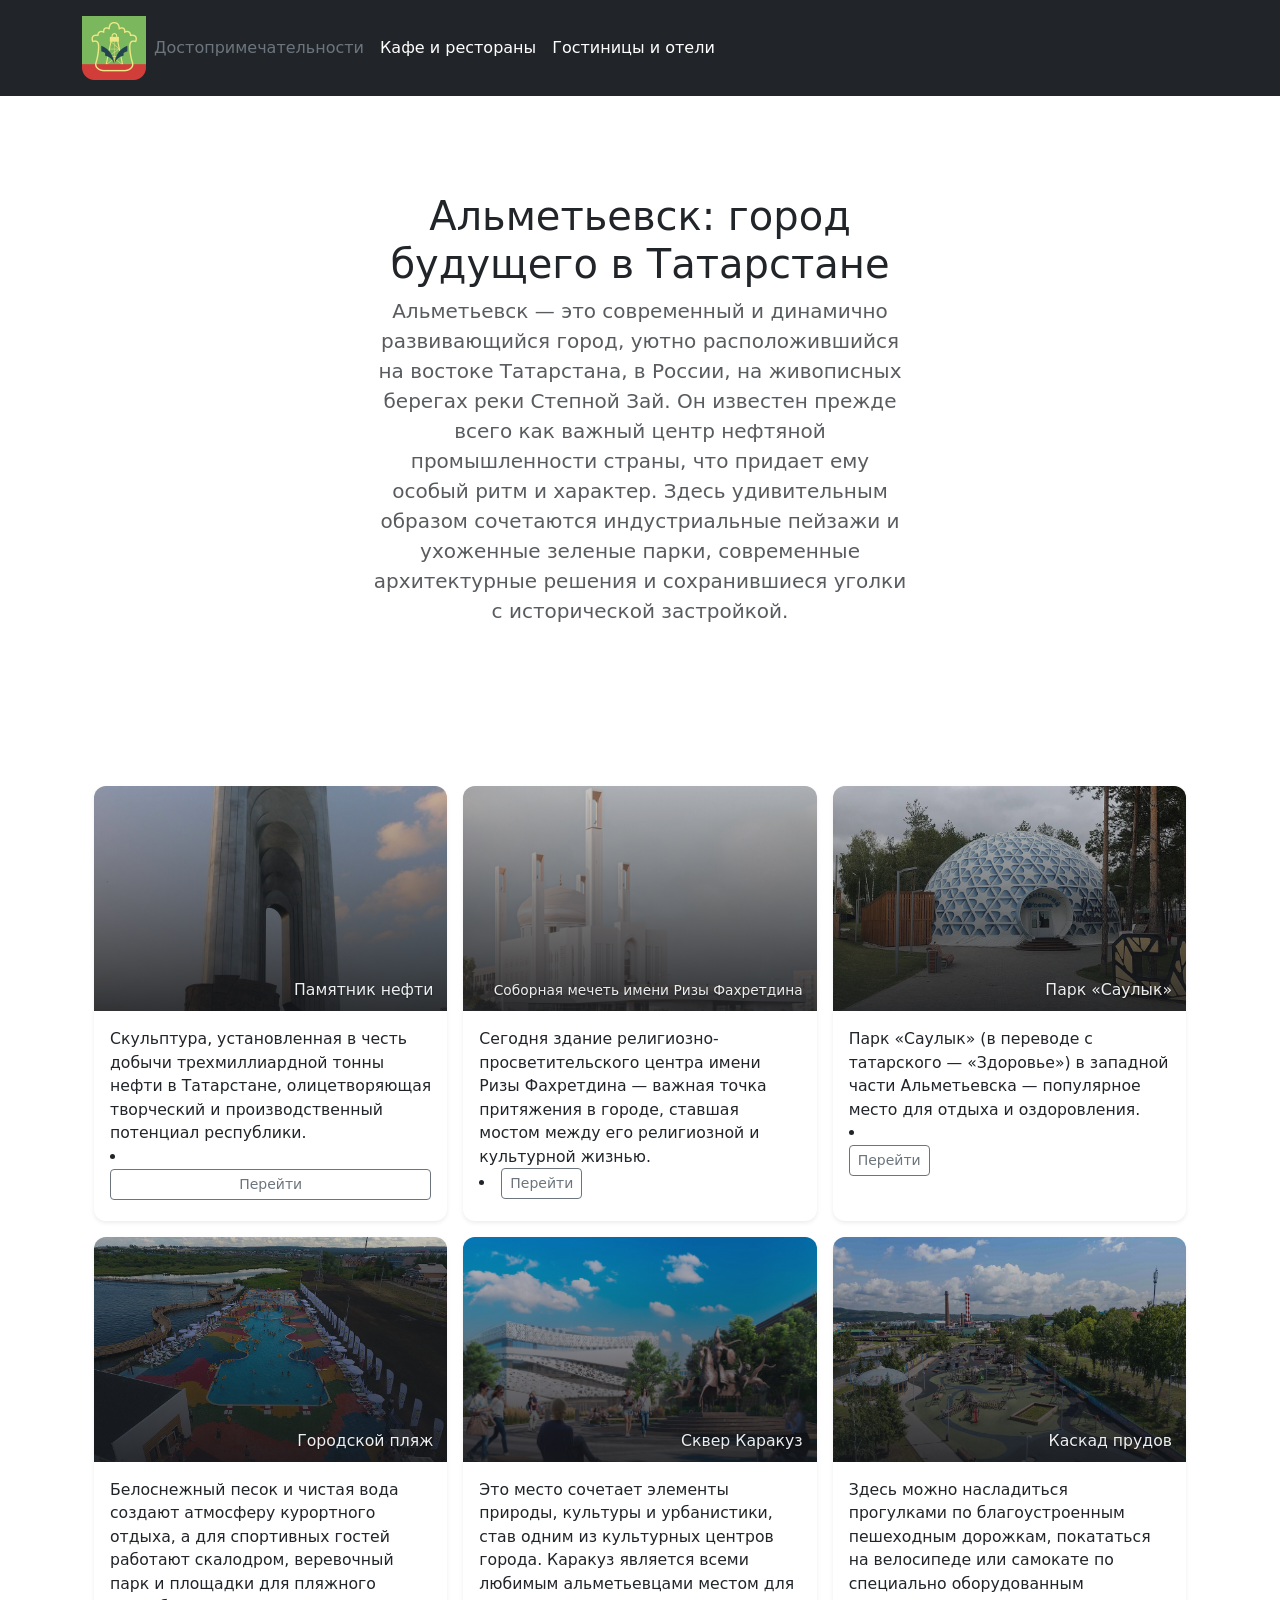
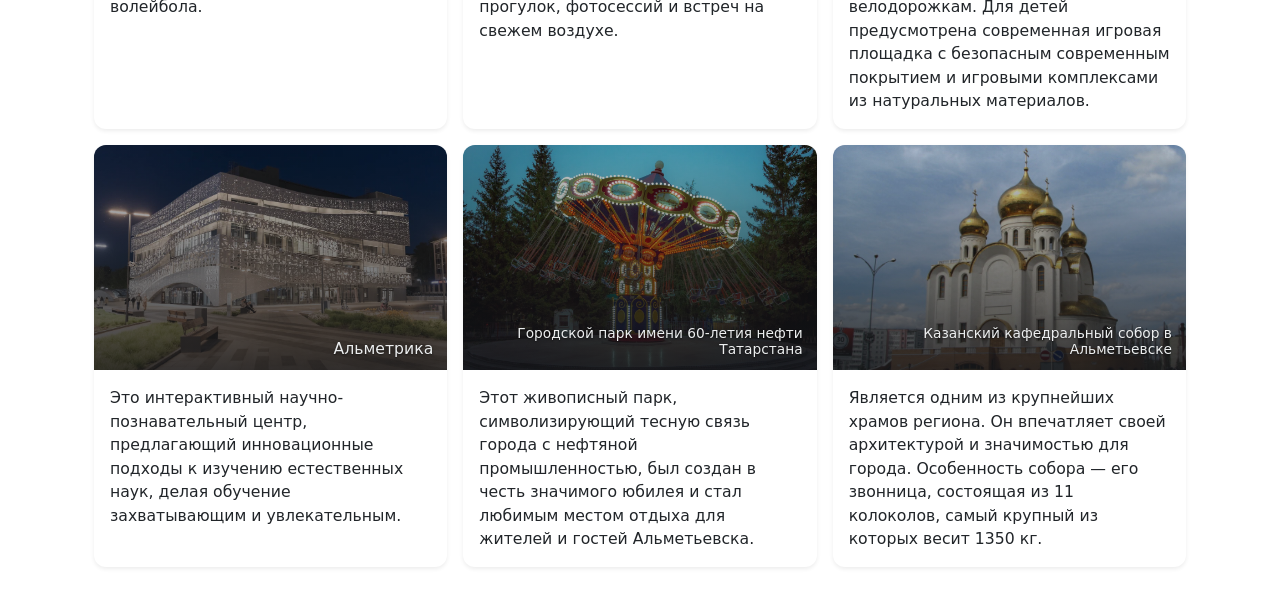
==== index.html @ 06693caf "Update index.html" ====
<!doctype html>
<html lang="ru">
<head>
    <meta charset="UTF-8">
    <meta name="viewport" content="width=device-width, initial-scale=1.0">
    <meta http-equiv="X-UA-Compatible" content="ie=edge">
    <link href="https://cdn.jsdelivr.net/npm/bootstrap@5.3.8/dist/css/bootstrap.min.css" rel="stylesheet" integrity="sha384-sRIl4kxILFvY47J16cr9ZwB07vP4J8+LH7qKQnuqkuIAvNWLzeN8tE5YBujZqJLB" crossorigin="anonymous">
    <link rel="stylesheet" href="static/css/main.css">
    <title>Главная страница</title>
</head>
<body>
<header class="p-3 text-bg-dark">
    <div class="container">
        <div class="d-flex flex-wrap align-items-center justify-content-center justify-content-lg-start">
            <a href="index.html" class="d-flex align-items-center mb-2 mb-lg-0 text-white text-decoration-none">
                <img class="header__img" src="static/img/almet%20gerb.png" alt="Герб Альметьевска">
            </a>
            <ul class="nav col-12 col-lg-auto me-lg-auto mb-2 justify-content-center mb-md-0">
                <li><a href="index.html" class="nav-link px-2 text-secondary">Достопримечательности</a></li>
                <li><a href="base.html" class="nav-link px-2 text-white">Кафе и рестораны</a></li>
                <li><a href="about.html" class="nav-link px-2 text-white">Гостиницы и отели</a></li>
            </ul>
        </div>
    </div>
</header>

<div class="container">
    <main>
        <style>
            .city-card-thumb {
                height: 225px;
                display: flex;
                align-items: flex-end;
                justify-content: flex-end;
                padding: 0 14px 12px;
                color: #eceeef;
                text-align: right;
                position: relative;
                overflow: hidden;
                background-position: center;
                background-size: cover;
                background-repeat: no-repeat;
            }

            .city-card-thumb::before {
                content: "";
                position: absolute;
                inset: 0;
                background: linear-gradient(to top, rgba(20, 22, 26, 0.85), rgba(20, 22, 26, 0.2));
            }

            .city-card-thumb--photo-a {
                background-image: url("static/img/1700602.jpg");
            }

            .city-card-thumb--photo-b {
                background-image: url("static/img/mechet.jpg");
            }

            .city-card-thumb--photo-c {
                background-image: url("static/img/parkzdorova.jpg");
            }

             .city-card-thumb--photo-d {
                background-image: url("static/img/plach.jpg");
            }

             .city-card-thumb--photo-e {
                background-image: url("static/img/skver.jpg");
            }

             .city-card-thumb--photo-f {
                background-image: url("static/img/kaskad.jpg");
            }

              .city-card-thumb--photo-j {
                background-image: url("static/img/almetrica.webp");
            }

             .city-card-thumb--photo-g {
                background-image: url("static/img/cerkow.jpeg");
            }

            .city-card-thumb--photo-h {
                background-image: url("static/img/parkgorod.webp");
            }
            
            .city-card {
                border: 0;
                border-radius: 12px;
                overflow: hidden;
                transition: transform 0.2s ease, box-shadow 0.2s ease;
            }

            .city-card:hover {
                transform: translateY(-4px);
                box-shadow: 0 10px 24px rgba(26, 33, 48, 0.16);
            }

            .city-card-title {
                line-height: 1.15;
                text-shadow: 0 1px 2px rgba(0, 0, 0, 0.5);
                font-size: 0.98rem;
                position: relative;
                z-index: 1;
            }

            .city-card-title--small {
                font-size: 0.86rem;
            }

            .city-card-text {
                margin: 0;
                font-size: 0.98rem;
            }

            .city-card-body {
                display: flex;
                flex-direction: column;
                justify-content: space-between;
                padding-bottom: 5px; 
            }
            
        </style>

        <section class="py-5 text-center container">
            <div class="row py-lg-5">
                <div class="col-lg-6 col-md-8 mx-auto">
                    <h1 class="fw-light">Альметьевск: город будущего в Татарстане</h1>
                    <p class="lead text-body-secondary">Альметьевск — это современный и динамично развивающийся город, уютно расположившийся на востоке Татарстана, в России, на живописных берегах реки Степной Зай. Он известен прежде всего как важный центр нефтяной промышленности страны, что придает ему особый ритм и характер. Здесь удивительным образом сочетаются индустриальные пейзажи и ухоженные зеленые парки, современные архитектурные решения и сохранившиеся уголки с исторической застройкой.</p>
                </div>
            </div>
        </section>

        <div class="album py-5">
            <div class="container">
                <div class="row row-cols-1 row-cols-sm-2 row-cols-md-3 g-3">
                    <div class="col">
                        <div class="card city-card shadow-sm h-100">
                            <div class="city-card-thumb city-card-thumb--photo-a" aria-label="Памятник нефти">
                                <span class="city-card-title">Памятник нефти</span>
                            </div>
                            <div class="card-body">
                                <p class="card-text city-card-text">Скульптура, установленная в честь добычи трехмиллиардной тонны нефти в Татарстане, олицетворяющая творческий и производственный потенциал республики.</p>
                                    <li>
                                        <div class="city-card-body">
                                             <a 
                                                href="https://yandex.md/maps/org/neft/73853998837/?ll=52.266090%2C54.903288&source=serp_navig&z=16.3" 
                                                class="btn btn-sm btn-outline-secondary"
                                                target="_blank" 
                                                rel="noopener noreferrer"
                                             > Перейти
                                              </a>
                                        </div>
                                    </li>

                            </div>
                        </div>
                    </div>

                    <div class="col">
                        <div class="card city-card shadow-sm h-100">
                            <div class="city-card-thumb city-card-thumb--photo-b" aria-label="Соборная мечеть имени Ризы Фахретдина">
                                <span class="city-card-title city-card-title--small">Соборная мечеть имени Ризы Фахретдина</span>
                            </div>
                            <div class="card-body">
                                <p class="card-text city-card-text">Сегодня здание религиозно-просветительского центра имени Ризы Фахретдина — важная точка притяжения в городе, ставшая мостом между его религиозной и культурной жизнью.</p>
                                        <li>
                                             <a 
                                                href="https://yandex.md/maps/org/neft/73853998837/?ll=52.266090%2C54.903288&source=serp_navig&z=16.3" 
                                                class="btn btn-sm btn-outline-secondary" 
                                                target="_blank" 
                                                rel="noopener noreferrer"
                                             > Перейти
                                              </a>
                                        </li>

                            </div>
                        </div>
                    </div>

                    <div class="col">
                        <div class="card city-card shadow-sm h-100">
                            <div class="city-card-thumb city-card-thumb--photo-c" aria-label="Парк Саулык">
                                <span class="city-card-title">Парк «Саулык»</span>
                            </div>
                            <div class="card-body">
                                <p class="card-text city-card-text">Парк «Саулык» (в переводе с татарского — «Здоровье») в западной части Альметьевска — популярное место для отдыха и оздоровления.</p>
                                        <li>
                                           <div style="margin-bottom: -5px;">
                                                <a href="https://yandex.md/maps/org/neft/73853998837/?ll=52.266090%2C54.903288&source=serp_navig&z=16.3" 
                                                    class="btn btn-sm btn-outline-secondary" 
                                                    target="_blank" 
                                                    rel="noopener noreferrer">
                                                            Перейти
                                                </a>
                                            </div> 
                                        </li>

                            </div>
                        </div>
                    </div>

                    <div class="col">
                        <div class="card city-card shadow-sm h-100">
                            <div class="city-card-thumb city-card-thumb--photo-d" aria-label="Городской пляж">
                                <span class="city-card-title">Городской пляж</span>
                            </div>
                            <div class="card-body">
                                <p class="card-text city-card-text">Белоснежный песок и чистая вода создают атмосферу курортного отдыха, а для спортивных гостей работают скалодром, веревочный парк и площадки для пляжного волейбола.</p>
                            </div>
                        </div>
                    </div>

                    <div class="col">
                        <div class="card city-card shadow-sm h-100">
                            <div class="city-card-thumb city-card-thumb--photo-e" aria-label="Сквер Каракуз">
                                <span class="city-card-title">Сквер Каракуз</span>
                            </div>
                            <div class="card-body">
                                <p class="card-text city-card-text">Это место сочетает элементы природы, культуры и урбанистики, став одним из культурных центров города. Каракуз является всеми любимым альметьевцами местом для прогулок, фотосессий и встреч на свежем воздухе.</p>
                            </div>
                        </div>
                    </div>

                    <div class="col">
                        <div class="card city-card shadow-sm h-100">
                            <div class="city-card-thumb city-card-thumb--photo-f" aria-label="Каскад прудов">
                                <span class="city-card-title">Каскад прудов</span>
                            </div>
                            <div class="card-body">
                                <p class="card-text city-card-text">Здесь можно насладиться прогулками по благоустроенным пешеходным дорожкам, покататься на велосипеде или самокате по специально оборудованным велодорожкам. Для детей предусмотрена современная игровая площадка с безопасным современным покрытием и игровыми комплексами из натуральных материалов.</p>
                            </div>
                        </div>
                    </div>

                    <div class="col">
                        <div class="card city-card shadow-sm h-100">
                            <div class="city-card-thumb city-card-thumb--photo-j" aria-label="Альметрика">
                                <span class="city-card-title">Альметрика</span>
                            </div>
                            <div class="card-body">
                                <p class="card-text city-card-text">Это интерактивный научно-познавательный центр, предлагающий инновационные подходы к изучению естественных наук, делая обучение захватывающим и увлекательным.</p>
                            </div>
                        </div>
                    </div>

                    <div class="col">
                        <div class="card city-card shadow-sm h-100">
                            <div class="city-card-thumb city-card-thumb--photo-h" aria-label="Городской парк имени 60-летия нефти Татарстана">
                                <span class="city-card-title city-card-title--small">Городской парк имени 60-летия нефти Татарстана</span>
                            </div>
                            <div class="card-body">
                                <p class="card-text city-card-text">Этот живописный парк, символизирующий тесную связь города с нефтяной промышленностью, был создан в честь значимого юбилея и стал любимым местом отдыха для жителей и гостей Альметьевска.</p>
                            </div>
                        </div>
                    </div>

                    <div class="col">
                        <div class="card city-card shadow-sm h-100">
                            <div class="city-card-thumb city-card-thumb--photo-g" aria-label="Казанский кафедральный собор">
                                <span class="city-card-title city-card-title--small">Казанский кафедральный собор в Альметьевске</span>
                            </div>
                            <div class="card-body">
                                <p class="card-text city-card-text">Является одним из крупнейших храмов региона. Он впечатляет своей архитектурой и значимостью для города. Особенность собора — его звонница, состоящая из 11 колоколов, самый крупный из которых весит 1350 кг.</p>
                            </div>
                        </div>
                    </div>
                </div>
            </div>
        </div>
    </main>
</div>
</body>
</html>
---- static/css/main.css ----
/* Header   */

header {
    position: sticky;
    top: 0;
    z-index: 1000;
}

.header__img {
    background-image:
    height: 64px;
    width: 64px;
}

.lol__img{

    height: 150px;
    width: 400px;
}




body {
    background: white;
 }

/*posts*/
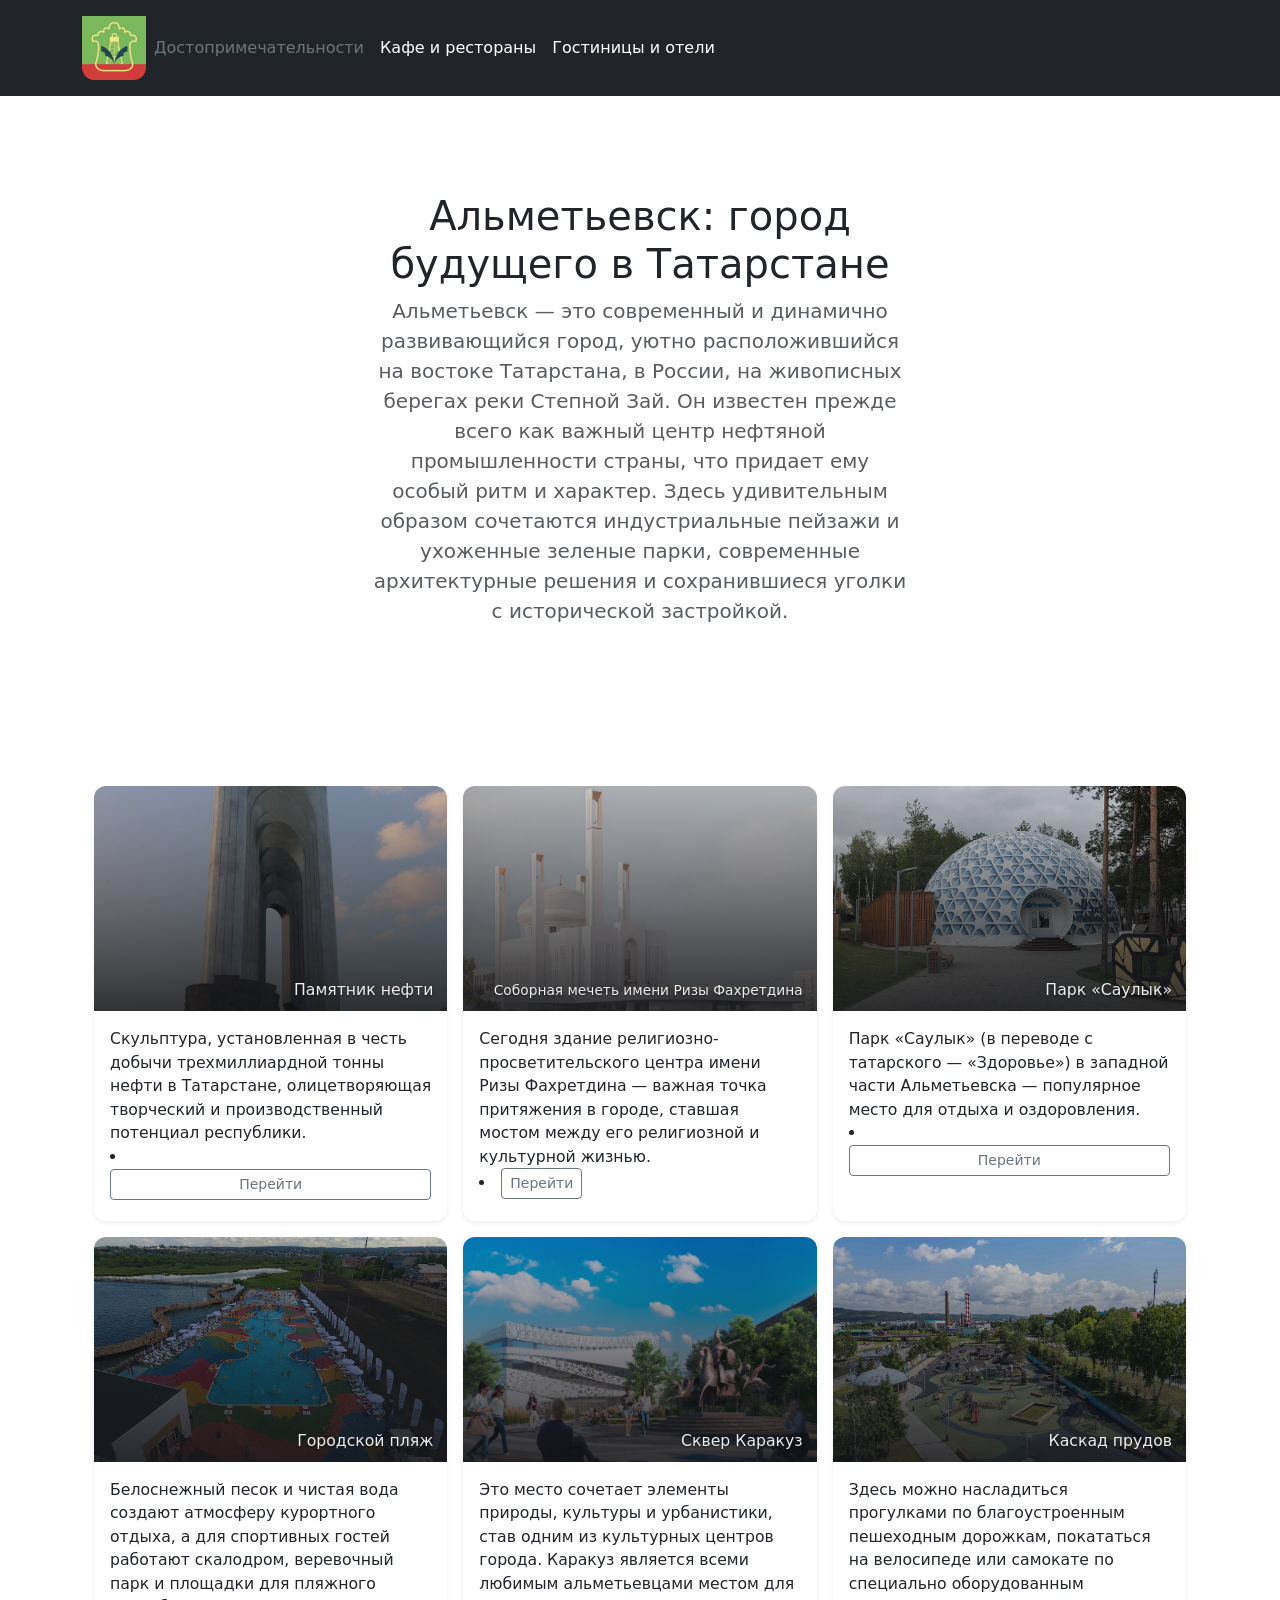
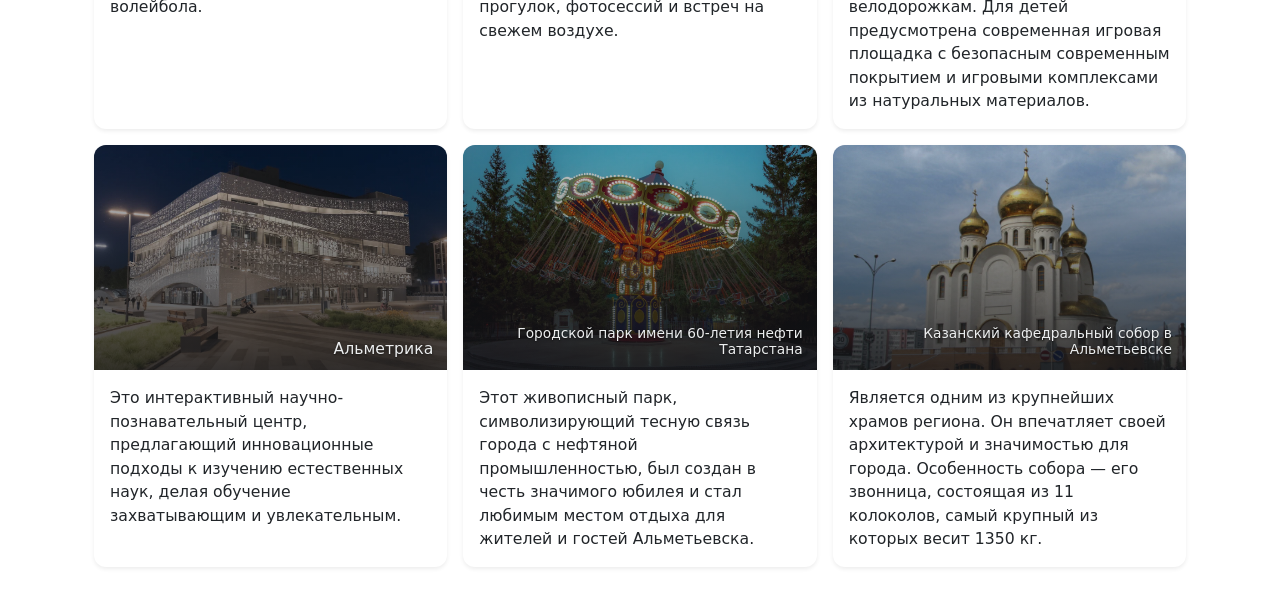
==== commit 57de7580: "Update index.html" ====
--- a/index.html
+++ b/index.html
@@ -186,17 +186,16 @@
                             </div>
                             <div class="card-body">
                                 <p class="card-text city-card-text">Парк «Саулык» (в переводе с татарского — «Здоровье») в западной части Альметьевска — популярное место для отдыха и оздоровления.</p>
-                                        <li>
-                                           <div style="margin-bottom: -5px;">
-                                                <a href="https://yandex.md/maps/org/neft/73853998837/?ll=52.266090%2C54.903288&source=serp_navig&z=16.3" 
-                                                    class="btn btn-sm btn-outline-secondary" 
-                                                    target="_blank" 
-                                                    rel="noopener noreferrer">
-                                                            Перейти
-                                                </a>
-                                            </div> 
-                                        </li>
-
+                                         <li>
+                                        <div class="city-card-body">
+                                             <a 
+                                                href="https://yandex.md/maps/org/neft/73853998837/?ll=52.266090%2C54.903288&source=serp_navig&z=16.3" 
+                                                class="btn btn-sm btn-outline-secondary"
+                                                target="_blank" 
+                                                rel="noopener noreferrer"
+                                             > Перейти
+                                              </a>
+                                        </div>
                             </div>
                         </div>
                     </div>
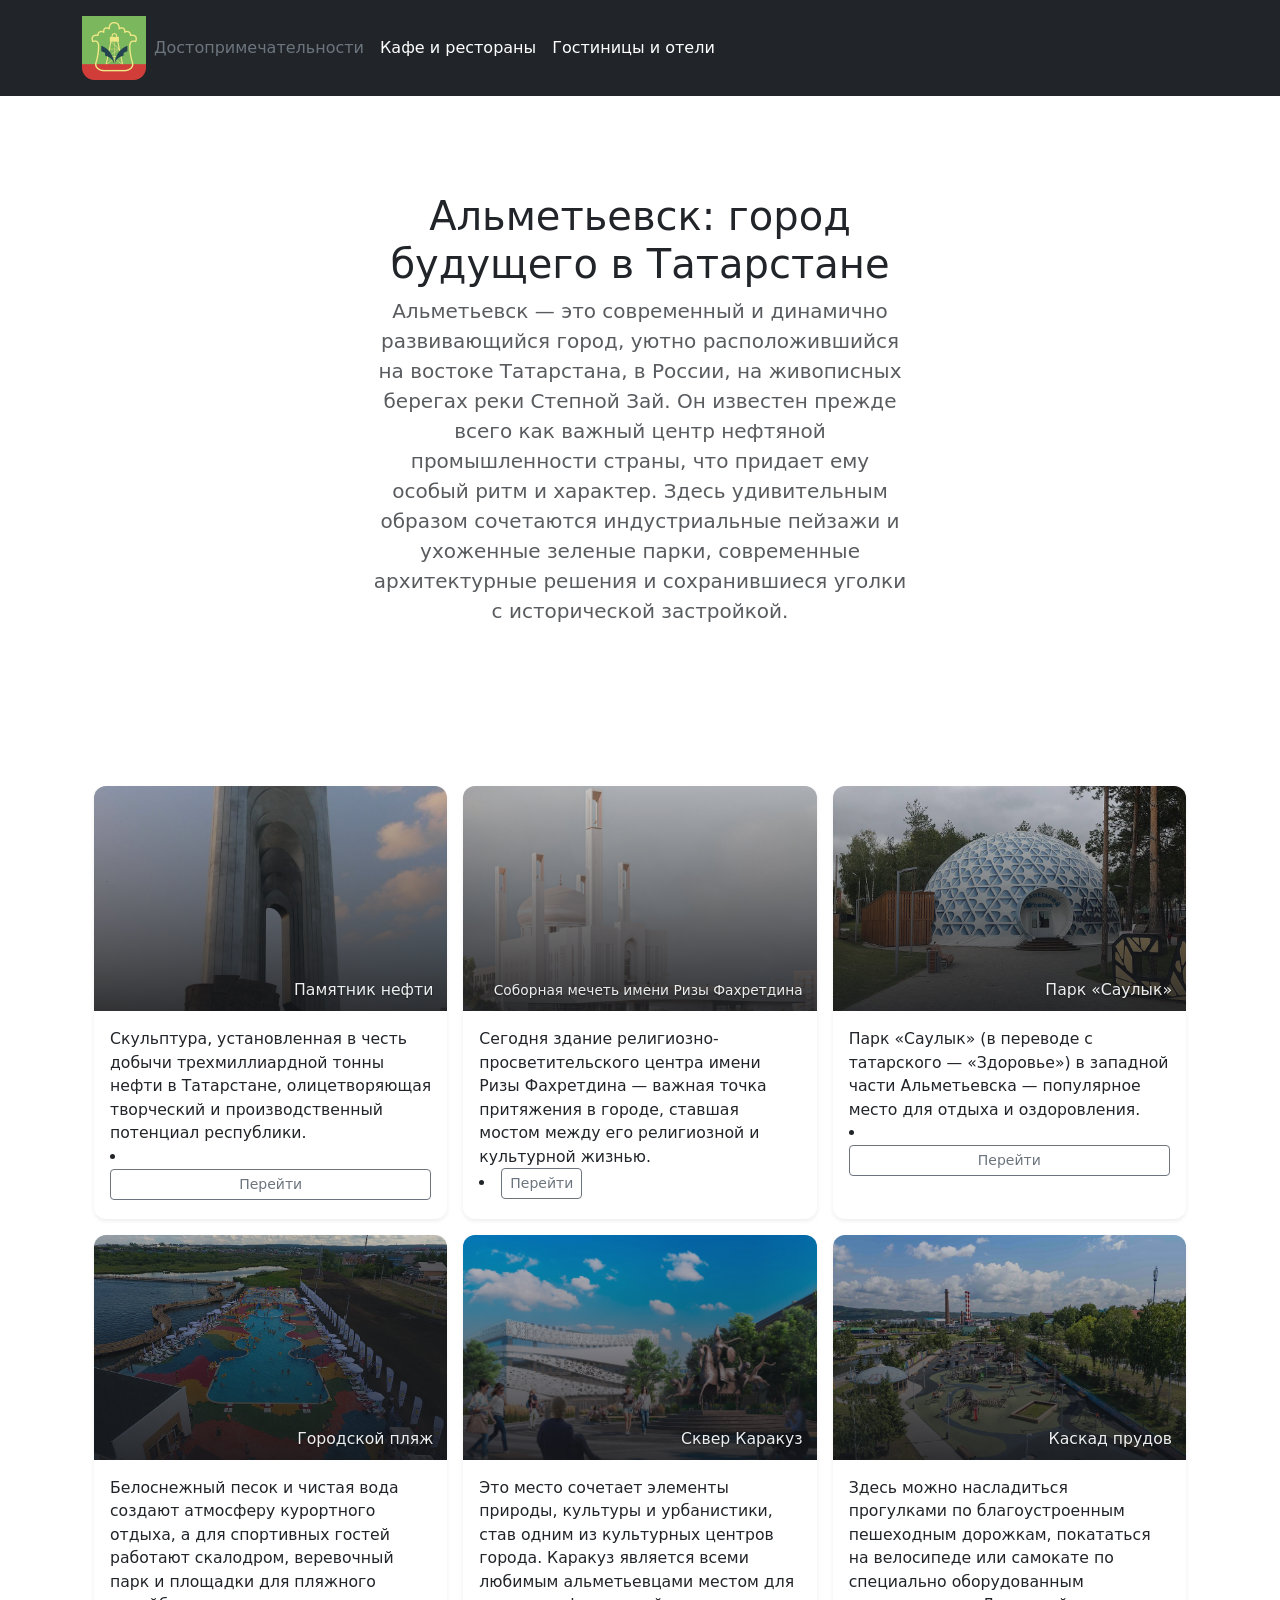
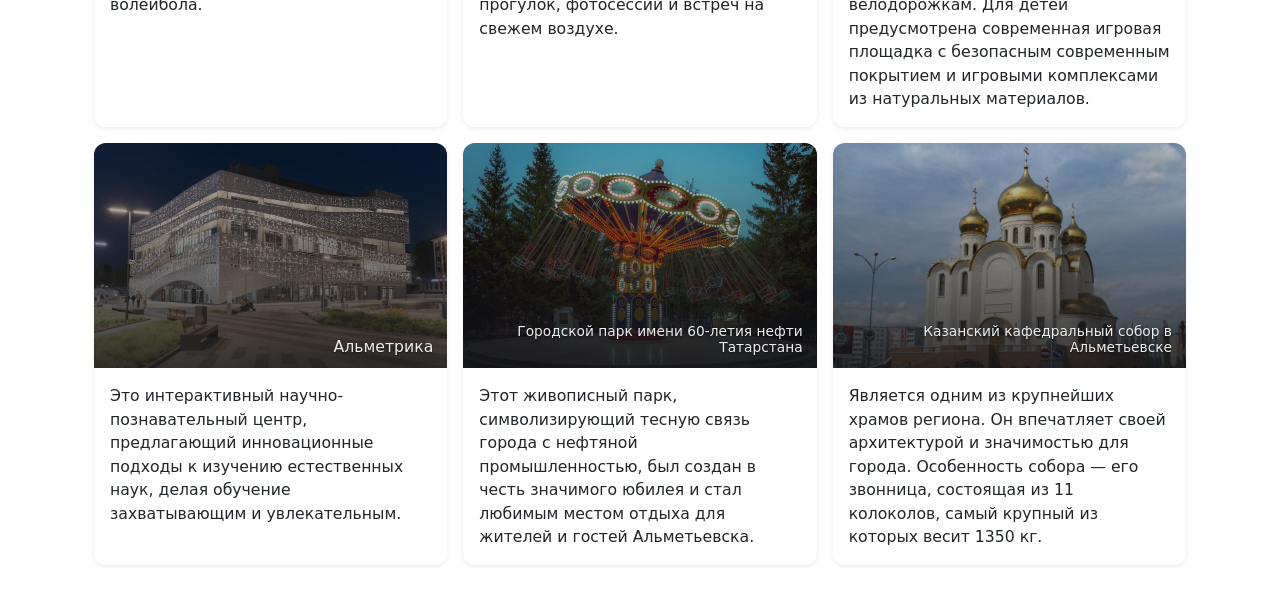
==== commit 2ee38269: "Update index.html" ====
--- a/index.html
+++ b/index.html
@@ -118,7 +118,7 @@
                 display: flex;
                 flex-direction: column;
                 justify-content: space-between;
-                padding-bottom: 5px; 
+                padding-bottom: 3px; 
             }
             
         </style>
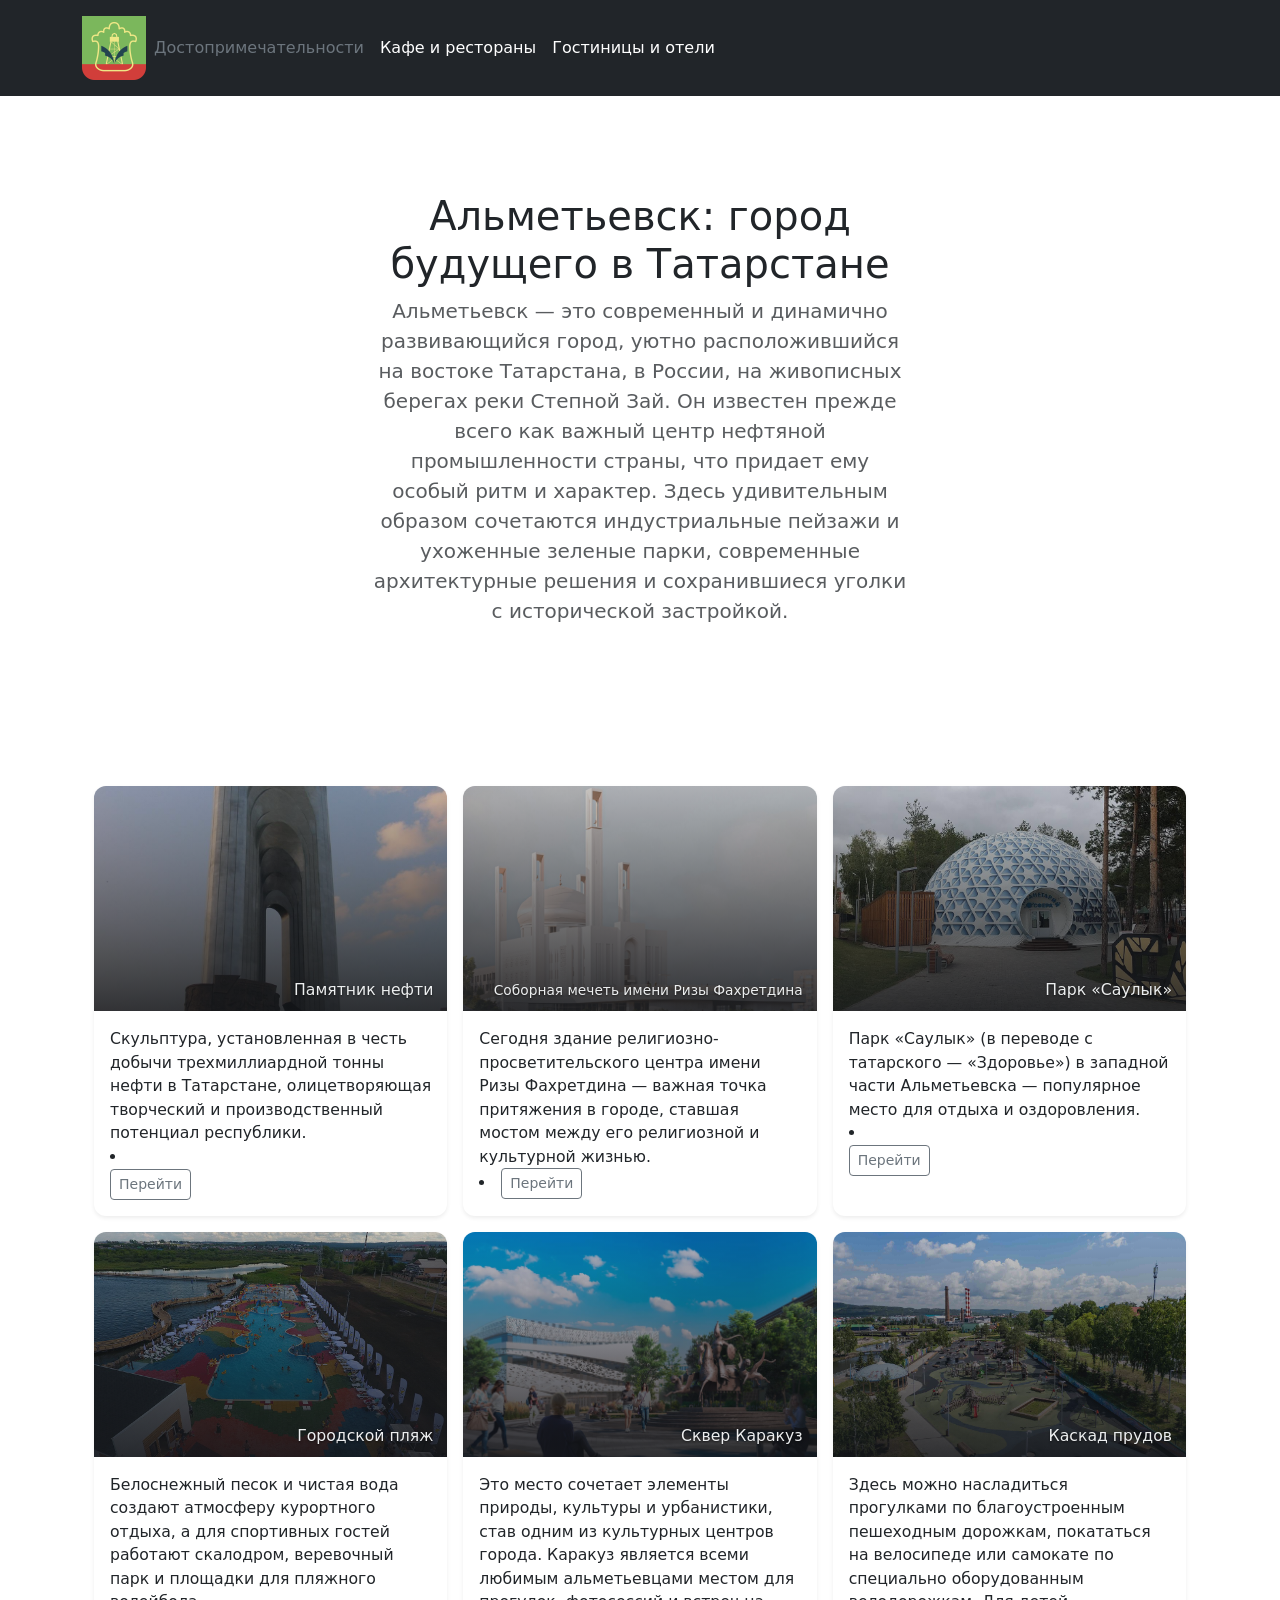
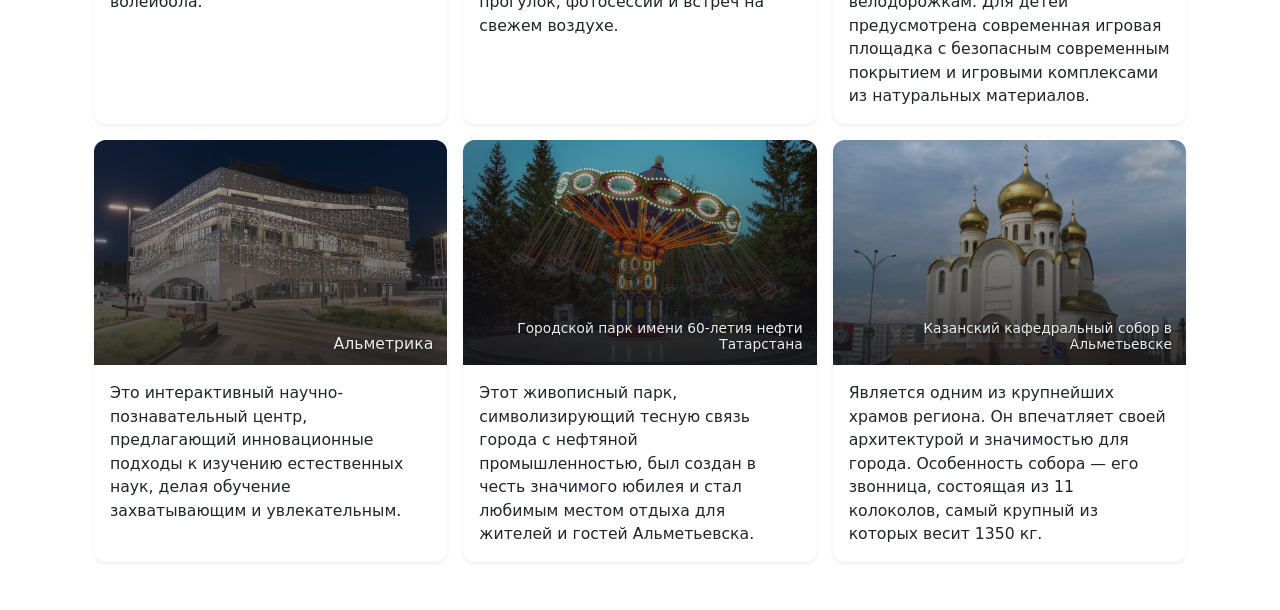
==== commit fd4a1ea2: "Update index.html" ====
--- a/index.html
+++ b/index.html
@@ -114,12 +114,6 @@
                 font-size: 0.98rem;
             }
 
-            .city-card-body {
-                display: flex;
-                flex-direction: column;
-                justify-content: space-between;
-                padding-bottom: 3px; 
-            }
             
         </style>
 
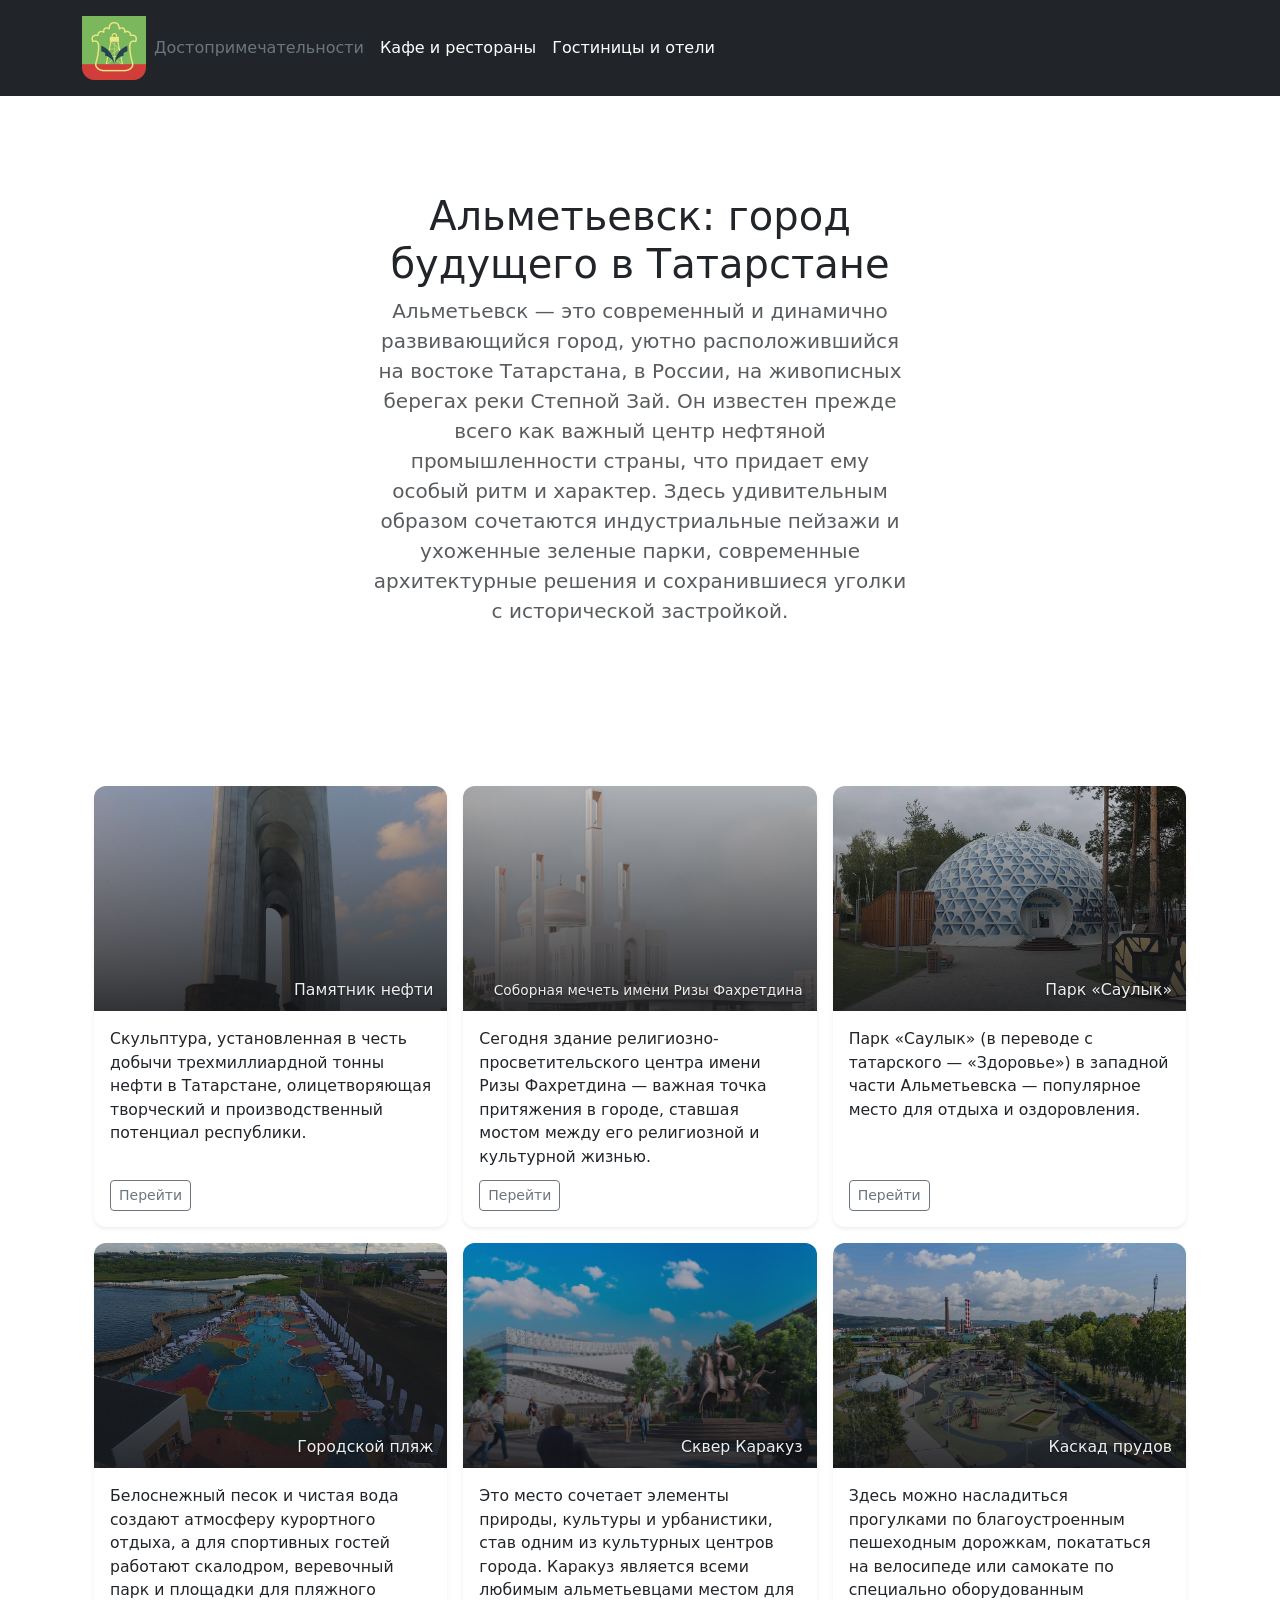
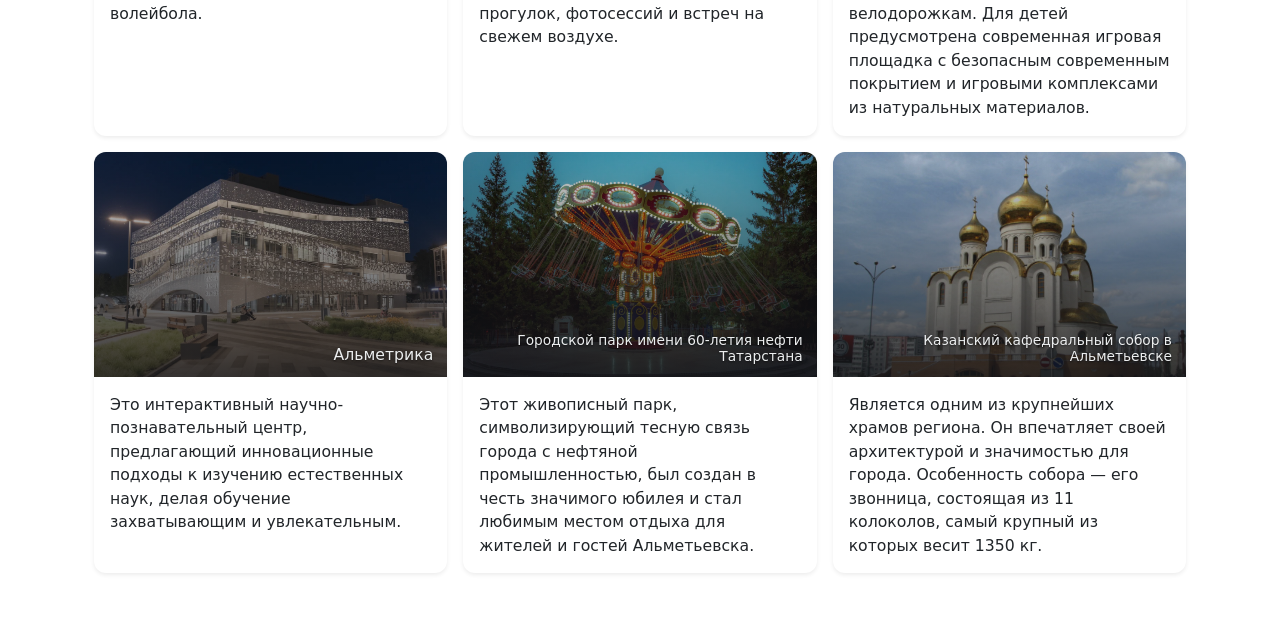
==== commit c4b95c74: "Update index.html" ====
--- a/index.html
+++ b/index.html
@@ -4,9 +4,91 @@
     <meta charset="UTF-8">
     <meta name="viewport" content="width=device-width, initial-scale=1.0">
     <meta http-equiv="X-UA-Compatible" content="ie=edge">
-    <link href="https://cdn.jsdelivr.net/npm/bootstrap@5.3.8/dist/css/bootstrap.min.css" rel="stylesheet" integrity="sha384-sRIl4kxILFvY47J16cr9ZwB07vP4J8+LH7qKQnuqkuIAvNWLzeN8tE5YBujZqJLB" crossorigin="anonymous">
+    <link href="https://cdn.jsdelivr.net/npm/bootstrap@5.3.8/dist/css/bootstrap.min.css" rel="stylesheet">
     <link rel="stylesheet" href="static/css/main.css">
     <title>Главная страница</title>
+    <style>
+      
+        .city-card-thumb {
+            height: 225px;
+            display: flex;
+            align-items: flex-end;
+            justify-content: flex-end;
+            padding: 0 14px 12px;
+            color: #eceeef;
+            text-align: right;
+            position: relative;
+            overflow: hidden;
+            background-position: center;
+            background-size: cover;
+            background-repeat: no-repeat;
+        }
+
+        .city-card-thumb::before {
+            content: "";
+            position: absolute;
+            inset: 0;
+            background: linear-gradient(to top, rgba(20, 22, 26, 0.85), rgba(20, 22, 26, 0.2));
+        }
+
+        .city-card-thumb--photo-a { background-image: url("static/img/1700602.jpg"); }
+        .city-card-thumb--photo-b { background-image: url("static/img/mechet.jpg"); }
+        .city-card-thumb--photo-c { background-image: url("static/img/parkzdorova.jpg"); }
+        .city-card-thumb--photo-d { background-image: url("static/img/plach.jpg"); }
+        .city-card-thumb--photo-e { background-image: url("static/img/skver.jpg"); }
+        .city-card-thumb--photo-f { background-image: url("static/img/kaskad.jpg"); }
+        .city-card-thumb--photo-j { background-image: url("static/img/almetrica.webp"); }
+        .city-card-thumb--photo-g { background-image: url("static/img/cerkow.jpeg"); }
+        .city-card-thumb--photo-h { background-image: url("static/img/parkgorod.webp"); }
+
+        .city-card {
+            border: 0;
+            border-radius: 12px;
+            overflow: hidden;
+            transition: transform 0.2s ease, box-shadow 0.2s ease;
+        }
+
+        .city-card:hover {
+            transform: translateY(-4px);
+            box-shadow: 0 10px 24px rgba(26, 33, 48, 0.16);
+        }
+
+        .city-card-title {
+            line-height: 1.15;
+            text-shadow: 0 1px 2px rgba(0, 0, 0, 0.5);
+            font-size: 0.98rem;
+            position: relative;
+            z-index: 1;
+        }
+
+        .city-card-title--small {
+            font-size: 0.86rem;
+        }
+
+        .city-card-text {
+            margin: 0;
+            font-size: 0.98rem;
+        }
+
+       
+        .card-body {
+            display: flex;
+            flex-direction: column;
+            flex: 1;
+        }
+
+        .btn-wrapper {
+            margin-top: auto;
+            padding-top: 12px;
+        }
+
+     
+        .card-body li {
+            list-style: none;
+            margin: 0;
+            padding: 0;
+        }
+    </style>
 </head>
 <body>
 <header class="p-3 text-bg-dark">
@@ -26,97 +108,6 @@
 
 <div class="container">
     <main>
-        <style>
-            .city-card-thumb {
-                height: 225px;
-                display: flex;
-                align-items: flex-end;
-                justify-content: flex-end;
-                padding: 0 14px 12px;
-                color: #eceeef;
-                text-align: right;
-                position: relative;
-                overflow: hidden;
-                background-position: center;
-                background-size: cover;
-                background-repeat: no-repeat;
-            }
-
-            .city-card-thumb::before {
-                content: "";
-                position: absolute;
-                inset: 0;
-                background: linear-gradient(to top, rgba(20, 22, 26, 0.85), rgba(20, 22, 26, 0.2));
-            }
-
-            .city-card-thumb--photo-a {
-                background-image: url("static/img/1700602.jpg");
-            }
-
-            .city-card-thumb--photo-b {
-                background-image: url("static/img/mechet.jpg");
-            }
-
-            .city-card-thumb--photo-c {
-                background-image: url("static/img/parkzdorova.jpg");
-            }
-
-             .city-card-thumb--photo-d {
-                background-image: url("static/img/plach.jpg");
-            }
-
-             .city-card-thumb--photo-e {
-                background-image: url("static/img/skver.jpg");
-            }
-
-             .city-card-thumb--photo-f {
-                background-image: url("static/img/kaskad.jpg");
-            }
-
-              .city-card-thumb--photo-j {
-                background-image: url("static/img/almetrica.webp");
-            }
-
-             .city-card-thumb--photo-g {
-                background-image: url("static/img/cerkow.jpeg");
-            }
-
-            .city-card-thumb--photo-h {
-                background-image: url("static/img/parkgorod.webp");
-            }
-            
-            .city-card {
-                border: 0;
-                border-radius: 12px;
-                overflow: hidden;
-                transition: transform 0.2s ease, box-shadow 0.2s ease;
-            }
-
-            .city-card:hover {
-                transform: translateY(-4px);
-                box-shadow: 0 10px 24px rgba(26, 33, 48, 0.16);
-            }
-
-            .city-card-title {
-                line-height: 1.15;
-                text-shadow: 0 1px 2px rgba(0, 0, 0, 0.5);
-                font-size: 0.98rem;
-                position: relative;
-                z-index: 1;
-            }
-
-            .city-card-title--small {
-                font-size: 0.86rem;
-            }
-
-            .city-card-text {
-                margin: 0;
-                font-size: 0.98rem;
-            }
-
-            
-        </style>
-
         <section class="py-5 text-center container">
             <div class="row py-lg-5">
                 <div class="col-lg-6 col-md-8 mx-auto">
@@ -129,6 +120,8 @@
         <div class="album py-5">
             <div class="container">
                 <div class="row row-cols-1 row-cols-sm-2 row-cols-md-3 g-3">
+                    
+                    
                     <div class="col">
                         <div class="card city-card shadow-sm h-100">
                             <div class="city-card-thumb city-card-thumb--photo-a" aria-label="Памятник нефти">
@@ -136,22 +129,17 @@
                             </div>
                             <div class="card-body">
                                 <p class="card-text city-card-text">Скульптура, установленная в честь добычи трехмиллиардной тонны нефти в Татарстане, олицетворяющая творческий и производственный потенциал республики.</p>
-                                    <li>
-                                        <div class="city-card-body">
-                                             <a 
-                                                href="https://yandex.md/maps/org/neft/73853998837/?ll=52.266090%2C54.903288&source=serp_navig&z=16.3" 
-                                                class="btn btn-sm btn-outline-secondary"
-                                                target="_blank" 
-                                                rel="noopener noreferrer"
-                                             > Перейти
-                                              </a>
-                                        </div>
-                                    </li>
-
-                            </div>
-                        </div>
-                    </div>
-
+                                <div class="btn-wrapper">
+                                    <a href="https://yandex.md/maps/org/neft/73853998837/?ll=52.266090%2C54.903288&source=serp_navig&z=16.3" 
+                                       class="btn btn-sm btn-outline-secondary"
+                                       target="_blank" 
+                                       rel="noopener noreferrer">Перейти</a>
+                                </div>
+                            </div>
+                        </div>
+                    </div>
+
+                    
                     <div class="col">
                         <div class="card city-card shadow-sm h-100">
                             <div class="city-card-thumb city-card-thumb--photo-b" aria-label="Соборная мечеть имени Ризы Фахретдина">
@@ -159,20 +147,17 @@
                             </div>
                             <div class="card-body">
                                 <p class="card-text city-card-text">Сегодня здание религиозно-просветительского центра имени Ризы Фахретдина — важная точка притяжения в городе, ставшая мостом между его религиозной и культурной жизнью.</p>
-                                        <li>
-                                             <a 
-                                                href="https://yandex.md/maps/org/neft/73853998837/?ll=52.266090%2C54.903288&source=serp_navig&z=16.3" 
-                                                class="btn btn-sm btn-outline-secondary" 
-                                                target="_blank" 
-                                                rel="noopener noreferrer"
-                                             > Перейти
-                                              </a>
-                                        </li>
-
-                            </div>
-                        </div>
-                    </div>
-
+                                <div class="btn-wrapper">
+                                    <a href="https://yandex.md/maps/org/neft/73853998837/?ll=52.266090%2C54.903288&source=serp_navig&z=16.3" 
+                                       class="btn btn-sm btn-outline-secondary"
+                                       target="_blank" 
+                                       rel="noopener noreferrer">Перейти</a>
+                                </div>
+                            </div>
+                        </div>
+                    </div>
+
+                   
                     <div class="col">
                         <div class="card city-card shadow-sm h-100">
                             <div class="city-card-thumb city-card-thumb--photo-c" aria-label="Парк Саулык">
@@ -180,21 +165,17 @@
                             </div>
                             <div class="card-body">
                                 <p class="card-text city-card-text">Парк «Саулык» (в переводе с татарского — «Здоровье») в западной части Альметьевска — популярное место для отдыха и оздоровления.</p>
-                                         <li>
-                                        <div class="city-card-body">
-                                             <a 
-                                                href="https://yandex.md/maps/org/neft/73853998837/?ll=52.266090%2C54.903288&source=serp_navig&z=16.3" 
-                                                class="btn btn-sm btn-outline-secondary"
-                                                target="_blank" 
-                                                rel="noopener noreferrer"
-                                             > Перейти
-                                              </a>
-                                        </div>
-                            </div>
-                        </div>
-                    </div>
-
-                    <div class="col">
+                                <div class="btn-wrapper">
+                                    <a href="https://yandex.md/maps/org/neft/73853998837/?ll=52.266090%2C54.903288&source=serp_navig&z=16.3" 
+                                       class="btn btn-sm btn-outline-secondary"
+                                       target="_blank" 
+                                       rel="noopener noreferrer">Перейти</a>
+                                </div>
+                            </div>
+                        </div>
+                    </div>
+
+                       <div class="col">
                         <div class="card city-card shadow-sm h-100">
                             <div class="city-card-thumb city-card-thumb--photo-d" aria-label="Городской пляж">
                                 <span class="city-card-title">Городской пляж</span>
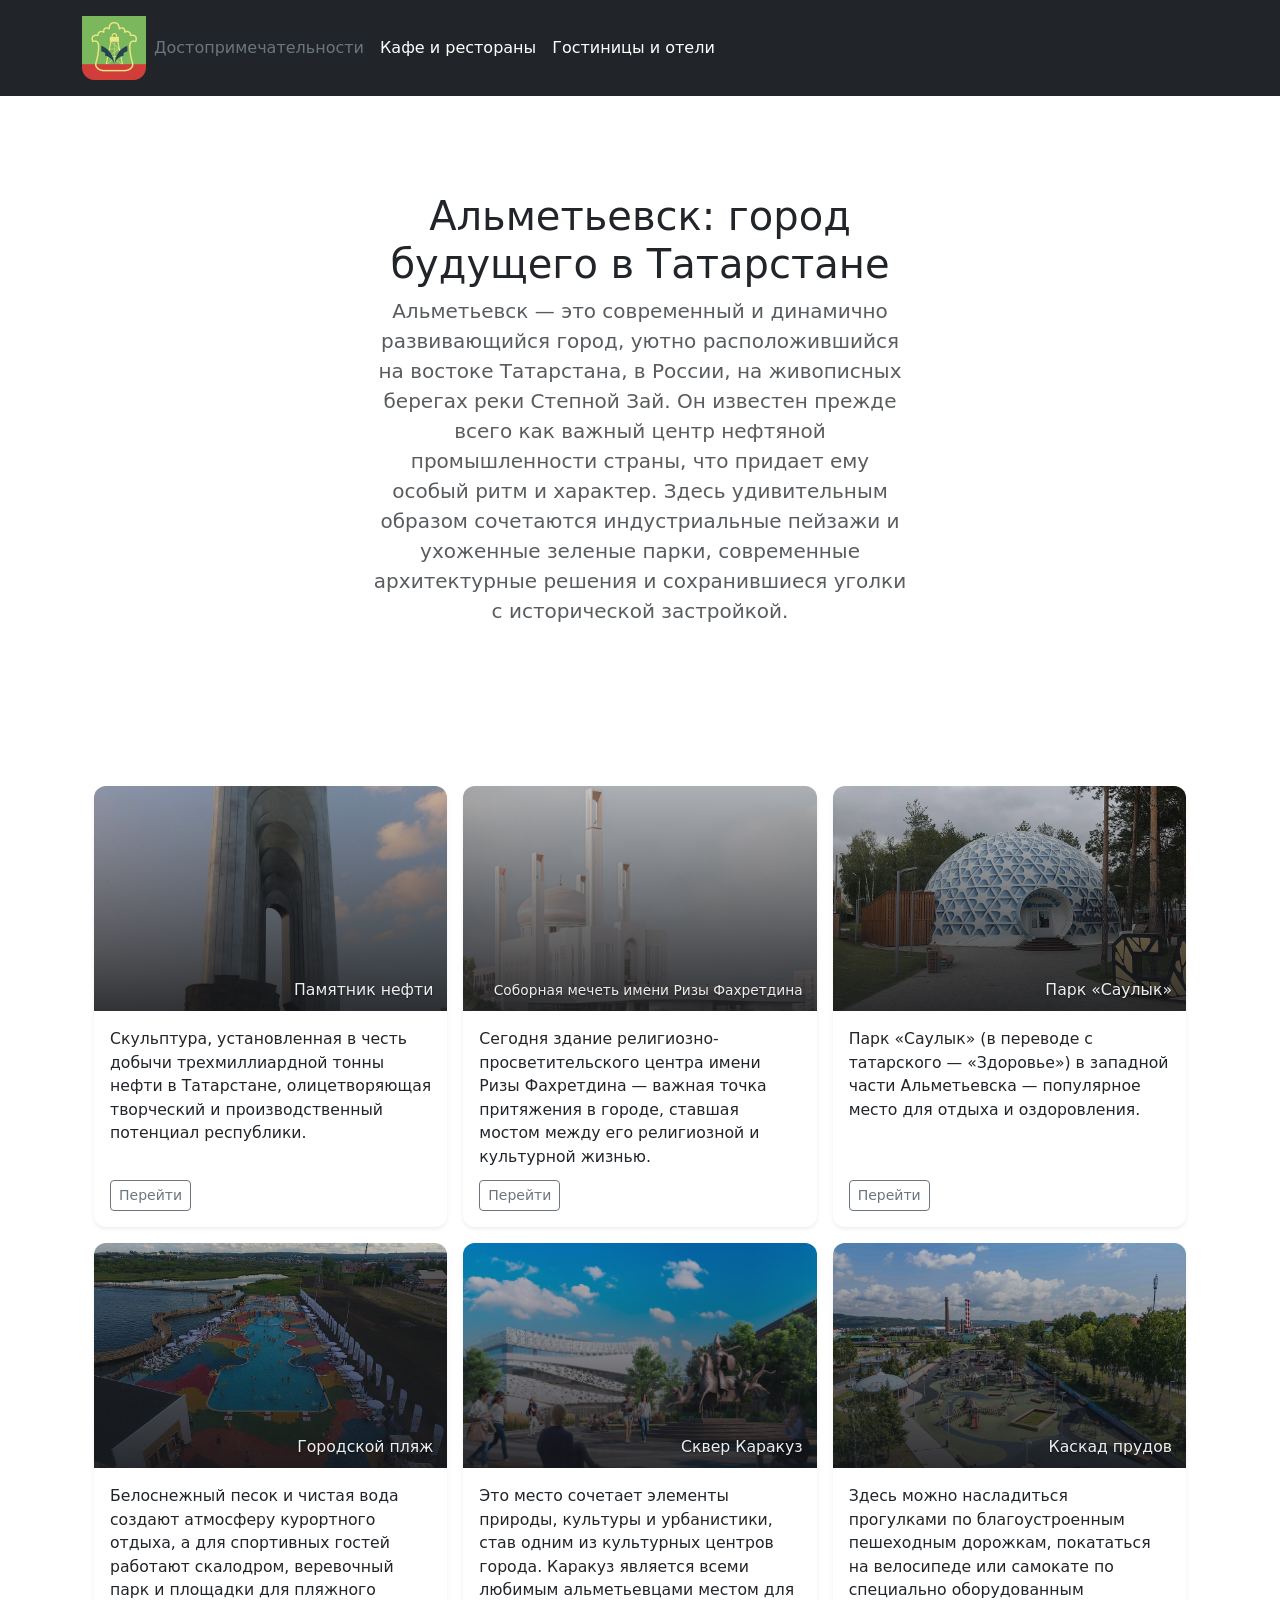
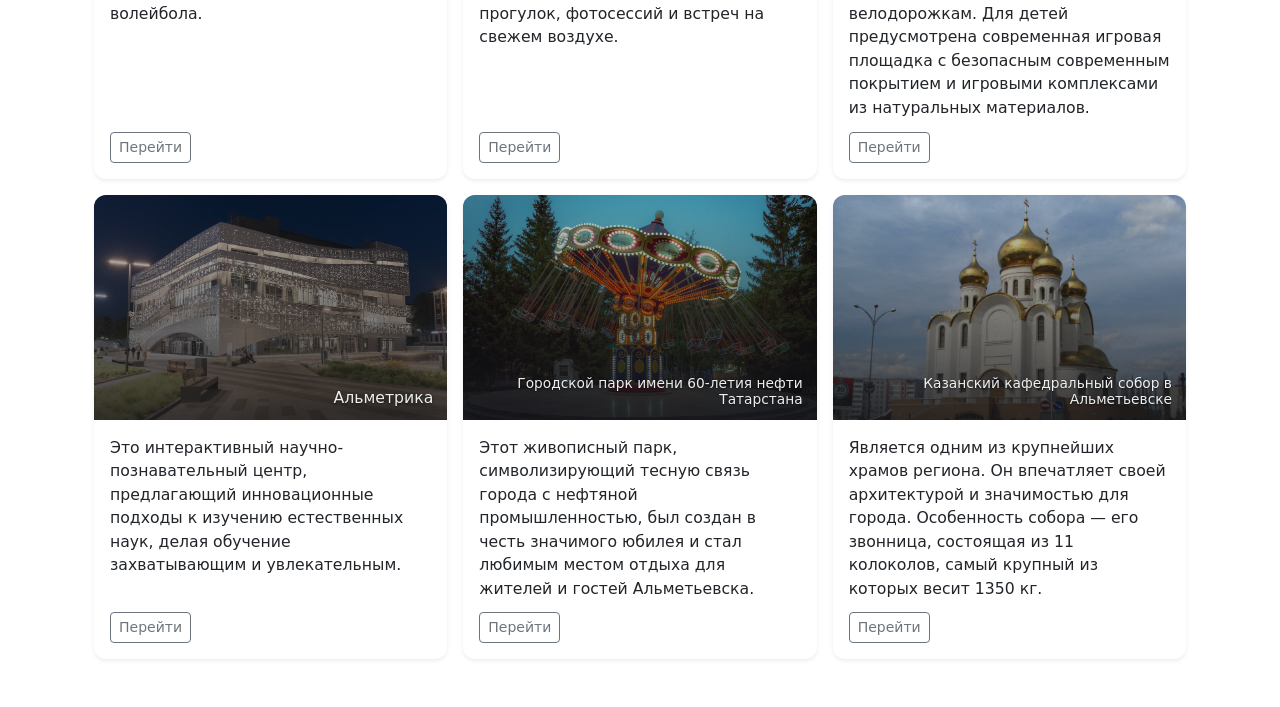
==== commit 4a6d5e2a: "Update index.html" ====
--- a/index.html
+++ b/index.html
@@ -182,6 +182,12 @@
                             </div>
                             <div class="card-body">
                                 <p class="card-text city-card-text">Белоснежный песок и чистая вода создают атмосферу курортного отдыха, а для спортивных гостей работают скалодром, веревочный парк и площадки для пляжного волейбола.</p>
+                                        <div class="btn-wrapper">
+                                    <a href="https://yandex.md/maps/org/neft/73853998837/?ll=52.266090%2C54.903288&source=serp_navig&z=16.3" 
+                                       class="btn btn-sm btn-outline-secondary"
+                                       target="_blank" 
+                                       rel="noopener noreferrer">Перейти</a>
+                                </div>
                             </div>
                         </div>
                     </div>
@@ -193,6 +199,12 @@
                             </div>
                             <div class="card-body">
                                 <p class="card-text city-card-text">Это место сочетает элементы природы, культуры и урбанистики, став одним из культурных центров города. Каракуз является всеми любимым альметьевцами местом для прогулок, фотосессий и встреч на свежем воздухе.</p>
+                                <div class="btn-wrapper">
+                                    <a href="https://yandex.md/maps/org/neft/73853998837/?ll=52.266090%2C54.903288&source=serp_navig&z=16.3" 
+                                       class="btn btn-sm btn-outline-secondary"
+                                       target="_blank" 
+                                       rel="noopener noreferrer">Перейти</a>
+                                </div>
                             </div>
                         </div>
                     </div>
@@ -204,6 +216,12 @@
                             </div>
                             <div class="card-body">
                                 <p class="card-text city-card-text">Здесь можно насладиться прогулками по благоустроенным пешеходным дорожкам, покататься на велосипеде или самокате по специально оборудованным велодорожкам. Для детей предусмотрена современная игровая площадка с безопасным современным покрытием и игровыми комплексами из натуральных материалов.</p>
+                                  <div class="btn-wrapper">
+                                    <a href="https://yandex.md/maps/org/neft/73853998837/?ll=52.266090%2C54.903288&source=serp_navig&z=16.3" 
+                                       class="btn btn-sm btn-outline-secondary"
+                                       target="_blank" 
+                                       rel="noopener noreferrer">Перейти</a>
+                                </div>
                             </div>
                         </div>
                     </div>
@@ -215,6 +233,12 @@
                             </div>
                             <div class="card-body">
                                 <p class="card-text city-card-text">Это интерактивный научно-познавательный центр, предлагающий инновационные подходы к изучению естественных наук, делая обучение захватывающим и увлекательным.</p>
+                               <div class="btn-wrapper">
+                                    <a href="https://yandex.md/maps/org/neft/73853998837/?ll=52.266090%2C54.903288&source=serp_navig&z=16.3" 
+                                       class="btn btn-sm btn-outline-secondary"
+                                       target="_blank" 
+                                       rel="noopener noreferrer">Перейти</a>
+                                </div>
                             </div>
                         </div>
                     </div>
@@ -226,6 +250,12 @@
                             </div>
                             <div class="card-body">
                                 <p class="card-text city-card-text">Этот живописный парк, символизирующий тесную связь города с нефтяной промышленностью, был создан в честь значимого юбилея и стал любимым местом отдыха для жителей и гостей Альметьевска.</p>
+                                <div class="btn-wrapper">
+                                    <a href="https://yandex.md/maps/org/neft/73853998837/?ll=52.266090%2C54.903288&source=serp_navig&z=16.3" 
+                                       class="btn btn-sm btn-outline-secondary"
+                                       target="_blank" 
+                                       rel="noopener noreferrer">Перейти</a>
+                                </div>
                             </div>
                         </div>
                     </div>
@@ -237,6 +267,12 @@
                             </div>
                             <div class="card-body">
                                 <p class="card-text city-card-text">Является одним из крупнейших храмов региона. Он впечатляет своей архитектурой и значимостью для города. Особенность собора — его звонница, состоящая из 11 колоколов, самый крупный из которых весит 1350 кг.</p>
+                               <div class="btn-wrapper">
+                                    <a href="https://yandex.md/maps/org/neft/73853998837/?ll=52.266090%2C54.903288&source=serp_navig&z=16.3" 
+                                       class="btn btn-sm btn-outline-secondary"
+                                       target="_blank" 
+                                       rel="noopener noreferrer">Перейти</a>
+                                </div> 
                             </div>
                         </div>
                     </div>
